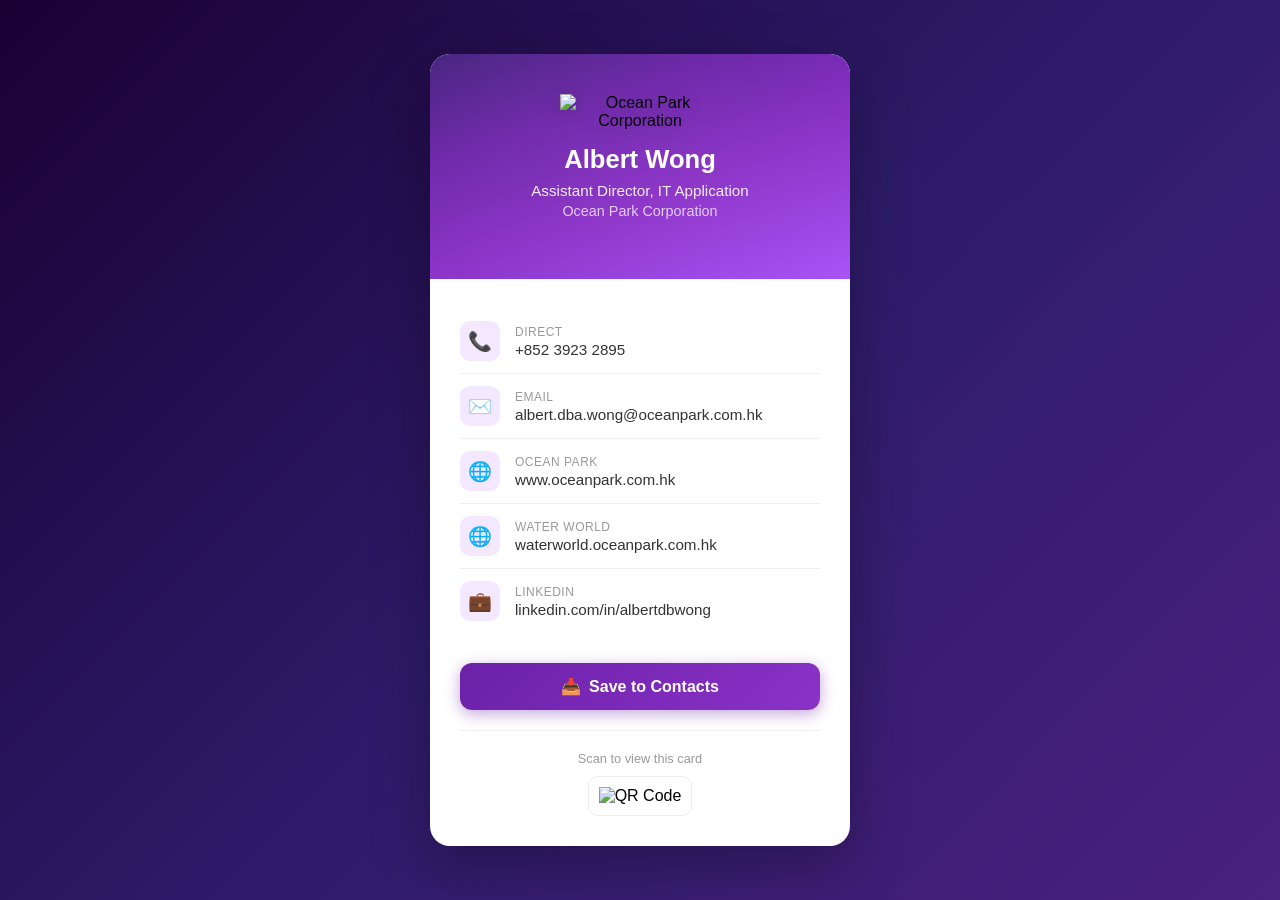
==== nc_dtoqxt.html @ a5bfb1d6 "Add namecard: Albert Wong" ====
<!DOCTYPE html>
<html lang="en">
<head>
    <meta charset="UTF-8">
    <meta name="viewport" content="width=device-width, initial-scale=1.0">
    <title id="page-title">Albert Wong - Digital Business Card</title>
    <link rel="icon" href="data:image/svg+xml,<svg xmlns='http://www.w3.org/2000/svg' viewBox='0 0 100 100'><text y='.9em' font-size='90'>💼</text></svg>">
    <link rel="stylesheet" href="style.css">
    <link rel="stylesheet" href="theme-purple.css" id="theme-stylesheet">
</head>
<body>

<div class="card">
    <!-- HEADER -->
    <div class="card-header">
        <img class="logo" id="card-logo" src="" alt="" style="display:none;">
        <h1 id="card-name">Albert Wong</h1>
        <p class="title" id="card-title">Assistant Director, IT Application</p>
        <p class="company" id="card-company">Ocean Park Corporation</p>
        
    </div>

    <!-- CONTACT INFO -->
    <div class="card-body" id="card-body"></div>

    <!-- SAVE CONTACT BUTTON + QR CODE -->
    <div class="card-footer">
        <button class="btn-save" onclick="saveContact()">
            <span>📥</span> Save to Contacts
        </button>

        <div class="qr-section" id="qr-section" style="display:none;">
            <p>Scan to view this card</p>
            <div class="qr-code">
                <img id="qrcode" src="" alt="QR Code" width="150" height="150">
            </div>
        </div>
    </div>
</div>

<script>
// ============================================
// SINGLE DATA SOURCE (obfuscated)
// ============================================
const contact = {
    "firstName": "Albert",
    "lastName": "Wong",
    "title": "Assistant Director, IT Application",
    "company": "Ocean Park Corporation",
    "logo": "https://api.oceanpark.com.hk/media/rkwfxwh1/oceanpark_logo.webp",
    "phoneDirect": {
        "parts": [
            "+852",
            "3923",
            "2895"
        ],
        "type": "WORK,VOICE",
        "label": "Direct",
        "icon": "📞"
    },
    "email": {
        "user": "albert.dba.wong",
        "domain": "oceanpark.com.hk",
        "type": "WORK",
        "label": "Email",
        "icon": "✉️"
    },
    "urls": [
        {
            "url": "https://www.oceanpark.com.hk",
            "display": "www.oceanpark.com.hk",
            "label": "Ocean Park",
            "icon": "🌐",
            "vcardLabel": "Ocean Park"
        },
        {
            "url": "https://waterworld.oceanpark.com.hk",
            "display": "waterworld.oceanpark.com.hk",
            "label": "Water World",
            "icon": "🌐",
            "vcardLabel": "Water World"
        },
        {
            "url": "https://linkedin.com/in/albertdbwong",
            "display": "linkedin.com/in/albertdbwong",
            "label": "LinkedIn",
            "icon": "💼",
            "vcardLabel": "LinkedIn",
            "social": "linkedin"
        }
    ],
    "cardUrl": "https://opc-albertdbawong.github.io/namecard/nc_dtoqxt",
    "theme": "purple"
};

const vcardConfig = {"title":true,"company":true,"department":false,"directPhone":true,"mobile":true,"email":true,"websites":true,"linkedin":true};

// ============================================
// RENDER CARD FROM DATA (obfuscation layer)
// ============================================
function renderCard() {
    const body = document.getElementById("card-body");
    let html = "";

    // Logo (rendered from data)
    if (contact.logo) {
        var logoEl = document.getElementById("card-logo");
        if (logoEl) {
            logoEl.src = contact.logo;
            logoEl.alt = contact.company || "Company";
            logoEl.style.display = "";
        }
    }

    // Phone numbers (reassembled from parts at runtime)
    if (contact.phoneDirect) {
        const number = contact.phoneDirect.parts.join("");
        const display = contact.phoneDirect.parts.join(" ");
        html += '<a href="tel:' + number + '" class="contact-item">' +
            '<div class="icon icon-phone">' + contact.phoneDirect.icon + '</div>' +
            '<div class="details">' +
            '<div class="label">' + contact.phoneDirect.label + '</div>' +
            '<div class="value">' + display + '</div>' +
            '</div></a>';
    }

    if (contact.phoneMobile) {
        const number = contact.phoneMobile.parts.join("");
        const display = contact.phoneMobile.parts.join(" ");
        html += '<a href="tel:' + number + '" class="contact-item">' +
            '<div class="icon icon-phone">' + contact.phoneMobile.icon + '</div>' +
            '<div class="details">' +
            '<div class="label">' + contact.phoneMobile.label + '</div>' +
            '<div class="value">' + display + '</div>' +
            '</div></a>';
    }

    // Email (reassembled from user + domain at runtime)
    if (contact.email) {
        const emailFull = contact.email.user + "@" + contact.email.domain;
        html += '<a href="mailto:' + emailFull + '" class="contact-item">' +
            '<div class="icon icon-email">' + contact.email.icon + '</div>' +
            '<div class="details">' +
            '<div class="label">' + contact.email.label + '</div>' +
            '<div class="value">' + emailFull + '</div>' +
            '</div></a>';
    }

    // URLs
    if (contact.urls) {
        contact.urls.forEach(function(u) {
            html += '<a href="' + u.url + '" target="_blank" class="contact-item">' +
                '<div class="icon icon-web">' + u.icon + '</div>' +
                '<div class="details">' +
                '<div class="label">' + u.label + '</div>' +
                '<div class="value">' + u.display + '</div>' +
                '</div></a>';
        });
    }

    body.innerHTML = html;
}

// ============================================
// QR CODE
// ============================================
function generateQR() {
    if (contact.cardUrl) {
        var qrSection = document.getElementById("qr-section");
        var qrImg = document.getElementById("qrcode");
        if (qrSection) qrSection.style.display = "";
        if (qrImg) {
            qrImg.src = "https://api.qrserver.com/v1/create-qr-code/?size=150x150&data=" + encodeURIComponent(contact.cardUrl);
        }
    }
}

// ============================================
// SAVE CONTACT AS .VCF FILE
// ============================================
function saveContact() {
    var lines = [
        "BEGIN:VCARD",
        "VERSION:3.0",
        "FN:" + contact.firstName + " " + contact.lastName,
        "N:" + contact.lastName + ";" + contact.firstName + ";;;"
    ];

    if (vcardConfig.title && contact.title) lines.push("TITLE:" + contact.title);
    if (vcardConfig.company && contact.company) lines.push("ORG:" + contact.company);
    if (vcardConfig.department && contact.department) lines.push("X-DEPARTMENT:" + contact.department);
    if (vcardConfig.directPhone && contact.phoneDirect) lines.push("TEL;TYPE=" + contact.phoneDirect.type + ":" + contact.phoneDirect.parts.join(""));
    if (vcardConfig.mobile && contact.phoneMobile) lines.push("TEL;TYPE=" + contact.phoneMobile.type + ":" + contact.phoneMobile.parts.join(""));
    if (vcardConfig.email && contact.email) lines.push("EMAIL;TYPE=" + contact.email.type + ":" + contact.email.user + "@" + contact.email.domain);

    // URLs - first URL as primary (shown by Outlook), rest as itemN + NOTE fallback
    var itemIndex = 1;
    var noteLines = [];
    if (contact.urls) {
        var validUrls = contact.urls.filter(function(u) {
            var isLinkedin = u.social === "linkedin";
            if (isLinkedin) return vcardConfig.linkedin;
            return vcardConfig.websites;
        });

        validUrls.forEach(function(u, i) {
            if (i === 0) {
                // First URL as primary — this is what Outlook displays
                lines.push("URL:" + u.url);
                lines.push("item" + itemIndex + ".URL:" + u.url);
                lines.push("item" + itemIndex + ".X-ABLabel:" + (u.vcardLabel || u.label));
                itemIndex++;
            } else {
                // Additional URLs as grouped items (iPhone/Android show these)
                lines.push("item" + itemIndex + ".URL:" + u.url);
                lines.push("item" + itemIndex + ".X-ABLabel:" + (u.vcardLabel || u.label));
                itemIndex++;
                // Collect for NOTE fallback (Outlook can show notes)
                noteLines.push((u.vcardLabel || u.label) + ": " + u.url);
            }

            if (u.social) {
                lines.push("X-SOCIALPROFILE;TYPE=" + u.social + ":" + u.url);
                // Always include LinkedIn in NOTE fallback for Outlook
                if (i === 0) {
                    noteLines.push((u.vcardLabel || u.label) + ": " + u.url);
                }
            }
        });
    }

    // NOTE field with additional URLs for clients that only show one URL
    if (noteLines.length > 0) {
        lines.push("NOTE:" + noteLines.join("\n"));
    }

    lines.push("END:VCARD");

    var blob = new Blob([lines.join("\r\n")], { type: "text/vcard" });
    var url = URL.createObjectURL(blob);
    var link = document.createElement("a");
    link.href = url;
    link.download = contact.firstName + "_" + contact.lastName + ".vcf";
    link.click();
    URL.revokeObjectURL(url);
}

// ============================================
// INIT
// ============================================
renderCard();
generateQR();
</script>

</body>
</html>
---- style.css ----
/* ============================================
   BASE STYLES - Layout & Structure
   All colours reference CSS custom properties
   defined in theme files.
   ============================================ */

* {
    margin: 0;
    padding: 0;
    box-sizing: border-box;
}

body {
    font-family: -apple-system, BlinkMacSystemFont, 'Segoe UI', Roboto, Oxygen, sans-serif;
    background: var(--bg-gradient);
    min-height: 100vh;
    display: flex;
    align-items: center;
    justify-content: center;
    padding: 20px;
}

.card {
    background: #ffffff;
    border-radius: 20px;
    box-shadow: 0 20px 60px rgba(0, 0, 0, 0.3);
    max-width: 420px;
    width: 100%;
    overflow: hidden;
    animation: fadeIn 0.6s ease-out;
}

@keyframes fadeIn {
    from { opacity: 0; transform: translateY(20px); }
    to { opacity: 1; transform: translateY(0); }
}

.card-header {
    background: var(--header-gradient);
    padding: 40px 30px 60px;
    text-align: center;
    position: relative;
    overflow: hidden;
}

.card-header::before {
    content: '';
    position: absolute;
    top: -50%;
    left: -50%;
    width: 200%;
    height: 200%;
    background: radial-gradient(ellipse at 30% 20%, rgba(255,255,255,0.08) 0%, transparent 60%);
    pointer-events: none;
}

.logo {
    width: 160px;
    height: auto;
    object-fit: contain;
    display: inline-block;
    position: relative;
    filter: drop-shadow(0 2px 8px rgba(0, 0, 0, 0.15));
}

.card-header h1 {
    color: #fff;
    font-size: 1.6rem;
    margin-top: 15px;
    font-weight: 700;
    position: relative;
}

.card-header .title {
    color: rgba(255, 255, 255, 0.9);
    font-size: 0.95rem;
    margin-top: 8px;
    position: relative;
}

.card-header .company {
    color: rgba(255, 255, 255, 0.75);
    font-size: 0.9rem;
    margin-top: 4px;
    position: relative;
}

.card-body {
    padding: 30px;
}

.contact-item {
    display: flex;
    align-items: center;
    padding: 12px 0;
    border-bottom: 1px solid #f0f0f0;
    text-decoration: none;
    color: #333;
    transition: all 0.2s ease;
}

.contact-item:last-child {
    border-bottom: none;
}

.contact-item:hover {
    color: var(--accent-color);
    transform: translateX(5px);
}

.contact-item .icon {
    width: 40px;
    height: 40px;
    border-radius: 10px;
    display: flex;
    align-items: center;
    justify-content: center;
    margin-right: 15px;
    font-size: 1.2rem;
    flex-shrink: 0;
    background: var(--icon-bg);
}

.contact-item .details {
    flex: 1;
}

.contact-item .details .label {
    font-size: 0.75rem;
    color: #999;
    text-transform: uppercase;
    letter-spacing: 0.5px;
}

.contact-item .details .value {
    font-size: 0.95rem;
    color: #333;
    margin-top: 2px;
}

.card-footer {
    padding: 0 30px 30px;
    text-align: center;
}

.btn-save {
    display: inline-flex;
    align-items: center;
    justify-content: center;
    gap: 8px;
    width: 100%;
    padding: 14px 24px;
    background: var(--btn-gradient);
    color: #fff;
    border: none;
    border-radius: 12px;
    font-size: 1rem;
    font-weight: 600;
    cursor: pointer;
    transition: all 0.3s ease;
    box-shadow: var(--btn-shadow);
}

.btn-save:hover {
    transform: translateY(-2px);
    box-shadow: var(--btn-shadow-hover);
}

.btn-save:active {
    transform: translateY(0);
}

.qr-section {
    margin-top: 20px;
    padding-top: 20px;
    border-top: 1px solid #f0f0f0;
}

.qr-section p {
    font-size: 0.8rem;
    color: #999;
    margin-bottom: 10px;
}

.qr-code {
    display: inline-block;
    padding: 10px;
    background: #fff;
    border-radius: 10px;
    border: 1px solid #eee;
}

@media (max-width: 480px) {
    body { padding: 10px; }
    .card { border-radius: 15px; }
    .card-header { padding: 30px 20px 50px; }
    .card-body { padding: 20px; }
}
---- theme-purple.css ----
/* ============================================
   THEME: Purple
   Ocean Park events/entertainment accent
   ============================================ */
:root {
    --bg-gradient: linear-gradient(135deg, #1a0033, #2d1b69, #4a2080);
    --header-gradient: linear-gradient(160deg, #3b1578 0%, #6b21a8 30%, #8b32c8 60%, #a855f7 100%);
    --accent-color: #6b21a8;
    --icon-bg: #f3e8ff;
    --btn-gradient: linear-gradient(135deg, #6b21a8, #8b32c8);
    --btn-shadow: 0 4px 15px rgba(107, 33, 168, 0.4);
    --btn-shadow-hover: 0 6px 20px rgba(107, 33, 168, 0.6);
}
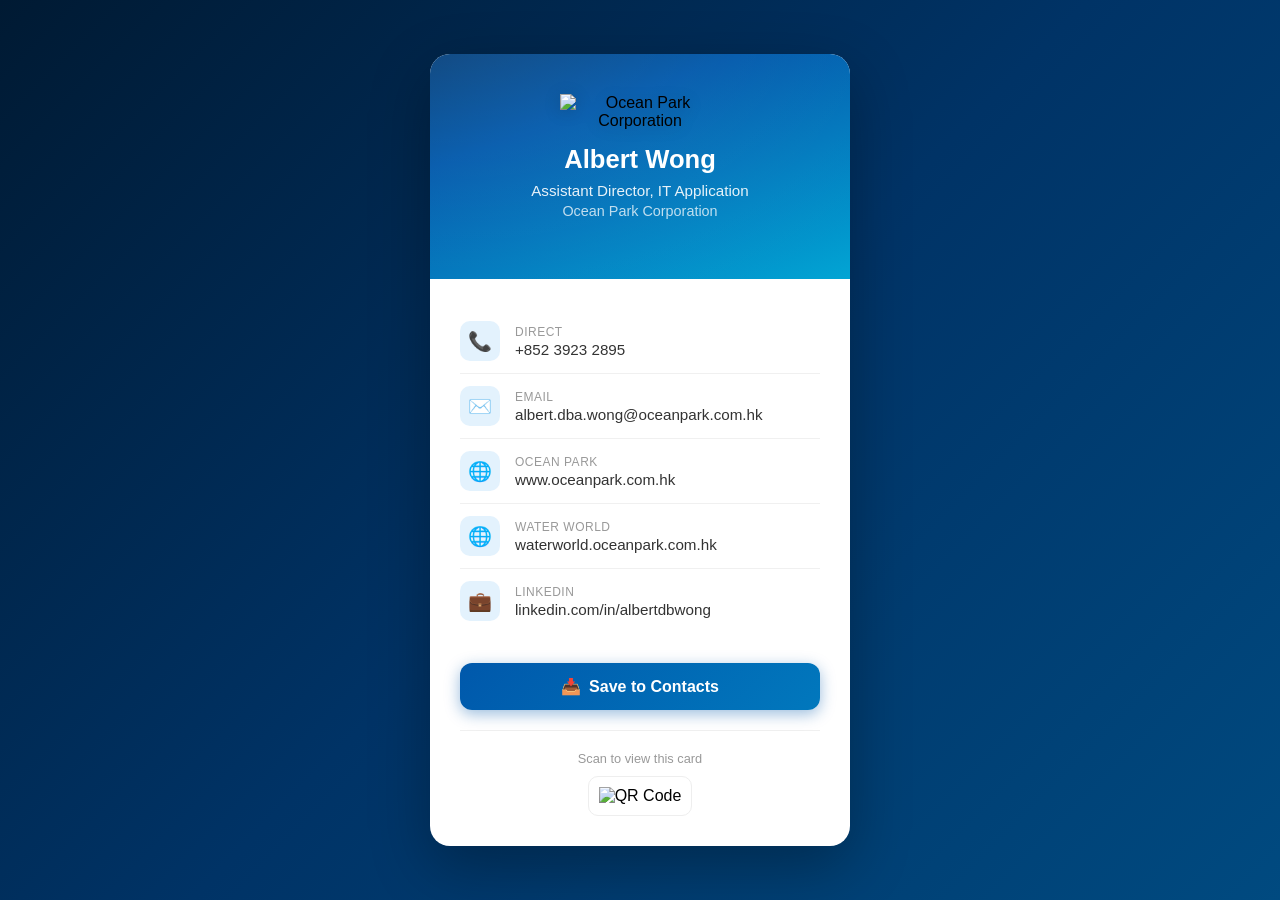
==== commit 7845cfb5: "Update namecard: Albert Wong" ====
--- a/nc_dtoqxt.html
+++ b/nc_dtoqxt.html
@@ -6,7 +6,7 @@
     <title id="page-title">Albert Wong - Digital Business Card</title>
     <link rel="icon" href="data:image/svg+xml,<svg xmlns='http://www.w3.org/2000/svg' viewBox='0 0 100 100'><text y='.9em' font-size='90'>💼</text></svg>">
     <link rel="stylesheet" href="style.css">
-    <link rel="stylesheet" href="theme-purple.css" id="theme-stylesheet">
+    <link rel="stylesheet" href="theme-ocean-blue.css" id="theme-stylesheet">
 </head>
 <body>
 
@@ -90,7 +90,7 @@
         }
     ],
     "cardUrl": "https://opc-albertdbawong.github.io/namecard/nc_dtoqxt",
-    "theme": "purple"
+    "theme": "ocean-blue"
 };
 
 const vcardConfig = {"title":true,"company":true,"department":false,"directPhone":true,"mobile":true,"email":true,"websites":true,"linkedin":true};
--- a/theme-ocean-blue.css
+++ b/theme-ocean-blue.css
@@ -0,0 +1,15 @@
+
+/* ============================================
+   THEME: Ocean Blue
+   Ocean Park primary brand colour
+   ============================================ */
+:root {
+    --bg-gradient: linear-gradient(135deg, #001a33, #003366, #004a80);
+    --header-gradient: linear-gradient(160deg, #003d7a 0%, #0058AB 30%, #0178BD 60%, #02a5d4 100%);
+    --accent-color: #0058AB;
+    --icon-bg: #e3f2fd;
+    --btn-gradient: linear-gradient(135deg, #0058AB, #0178BD);
+    --btn-shadow: 0 4px 15px rgba(0, 88, 171, 0.4);
+    --btn-shadow-hover: 0 6px 20px rgba(0, 88, 171, 0.6);
+}
+
